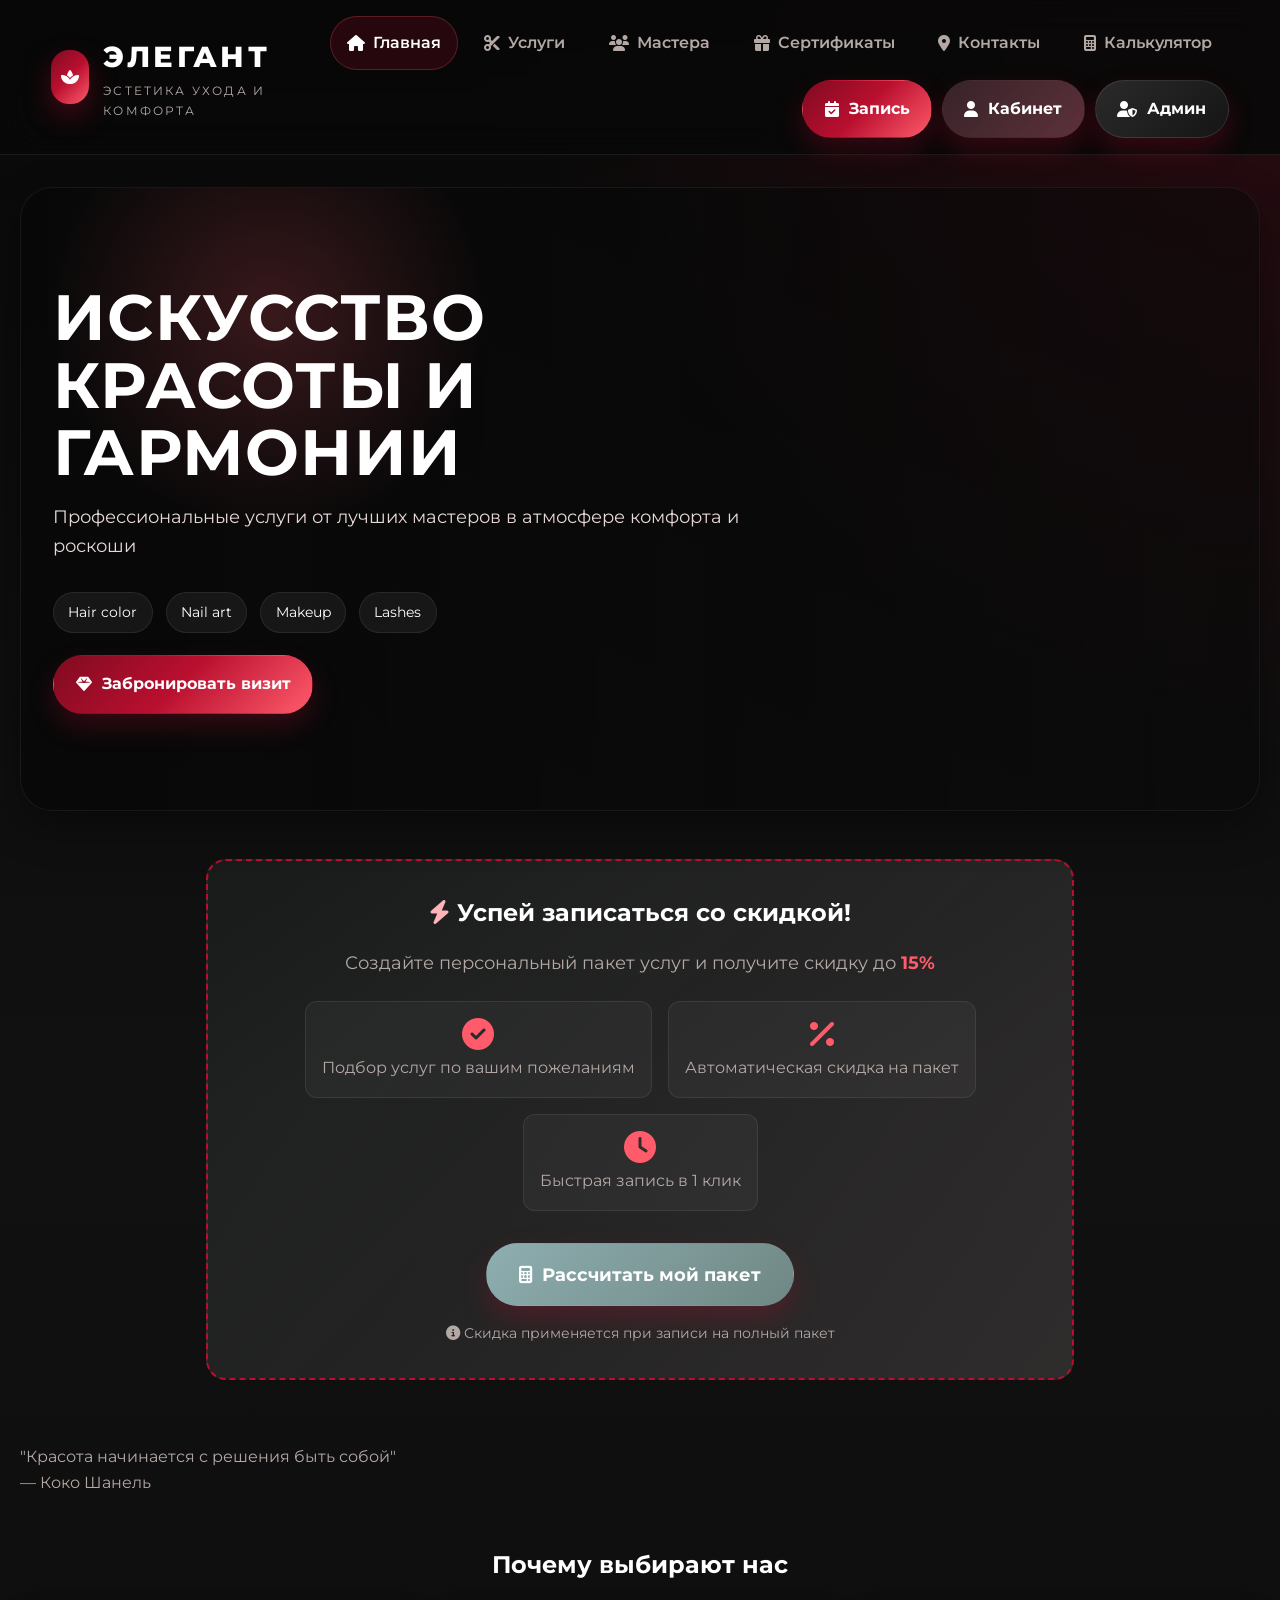
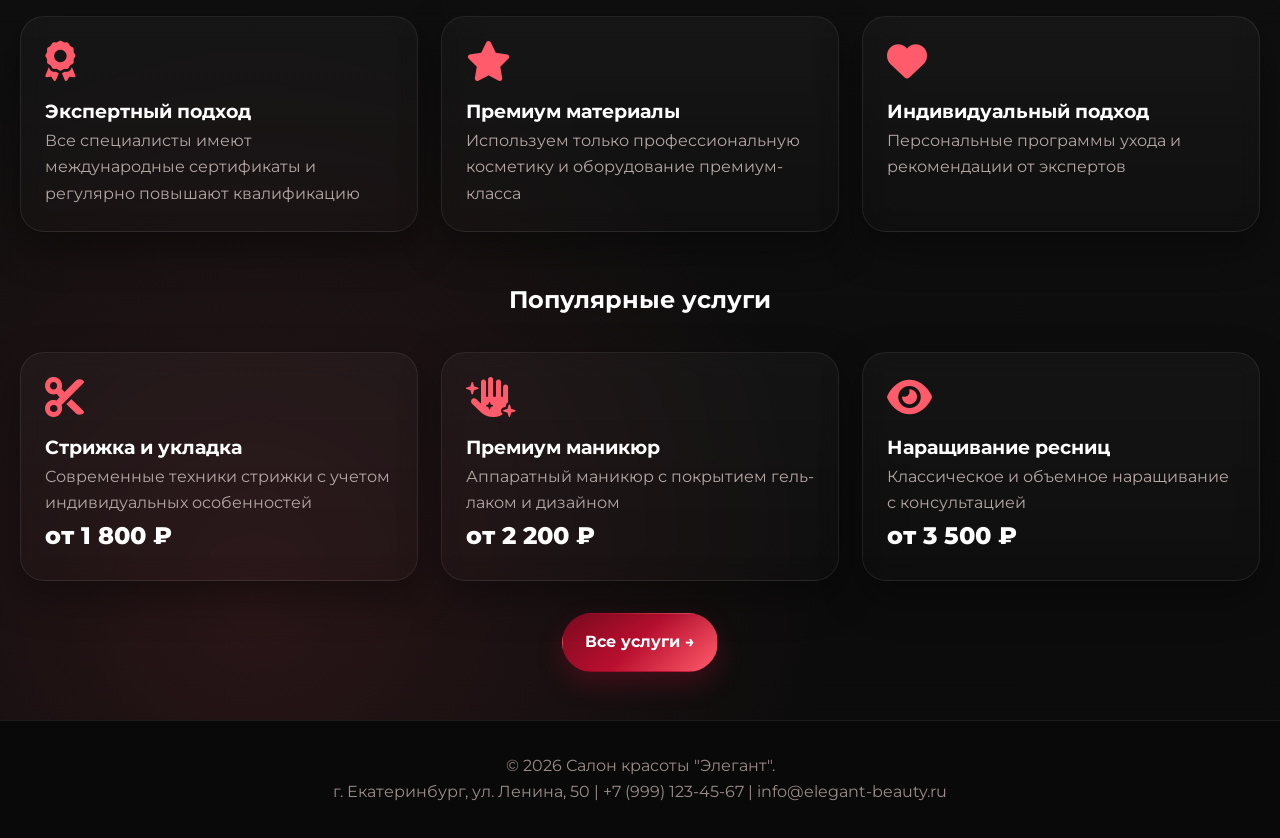
==== index.html @ b3c70305 "Rubtsova" ====
<!DOCTYPE html>
<html lang="ru">
<head>
    <meta charset="UTF-8">
    <meta name="viewport" content="width=device-width, initial-scale=1.0">
    <title>Салон красоты "Элегант" | Главная</title>
    <link rel="stylesheet" href="css/style.css">
    <link rel="stylesheet" href="https://cdnjs.cloudflare.com/ajax/libs/font-awesome/6.4.0/css/all.min.css">
    <link href="https://fonts.googleapis.com/css2?family=Montserrat:wght@300;400;500;600;700;800&display=swap" rel="stylesheet">
</head>
<body>
    <!-- Шапка -->
    <header>
        <div class="logo">
            <div class="logo-icon">
                <i class="fas fa-spa"></i>
            </div>
            <div class="logo-text">
                <h1 class="js-salon-name">ЭЛЕГАНТ</h1>
                <p>Эстетика ухода и комфорта</p>
            </div>
        </div>
        
        <nav>
            <ul>
                <li><a href="index.html" class="active"><i class="fas fa-home"></i> Главная</a></li>
                <li><a href="services.html"><i class="fas fa-scissors"></i> Услуги</a></li>
                <li><a href="masters.html"><i class="fas fa-users"></i> Мастера</a></li>
                <li><a href="certificates.html"><i class="fas fa-gift"></i> Сертификаты</a></li>
                <li><a href="contacts.html"><i class="fas fa-map-marker-alt"></i> Контакты</a></li>
                <li><a href="beauty-calculator.html"><i class="fas fa-calculator"></i> Калькулятор</a></li>
                <li><a href="book.html" class="btn"><i class="fas fa-calendar-check"></i> Запись</a></li>
                <li><a href="client-login.html" class="btn btn-client"><i class="fas fa-user"></i> Кабинет</a></li>
                <li><a href="admin-login.html" class="btn btn-admin"><i class="fas fa-user-shield"></i> Админ</a></li>
            </ul>
        </nav>
    </header>

    <!-- Основной контент -->
    <main>
        <!-- Герой секция -->
        <section class="hero">
            <h1>Искусство красоты и гармонии</h1>
            <p>Профессиональные услуги от лучших мастеров в атмосфере комфорта и роскоши</p>
            <div class="hero-bullets"><span>Hair color</span><span>Nail art</span><span>Makeup</span><span>Lashes</span></div>
            <a href="book.html" class="btn" style="margin-top:1.4rem;">
                <i class="fas fa-gem"></i> Забронировать визит
            </a>
        </section>
        
        <!-- Промо-блок калькулятора -->
        <section style="max-width: 900px; margin: 2rem auto; padding: 1rem;">
            <div style="background: linear-gradient(135deg, rgba(111,135,132,.10), rgba(214,195,198,.16)); 
                        border-radius: 20px; padding: 2rem; text-align: center; border: 2px dashed var(--primary);">
                <h2 style="color: #fff; margin-bottom: 1rem;">
                    <i class="fas fa-bolt" style="color: var(--accent);"></i> 
                    Успей записаться со скидкой!
                </h2>
                <p style="color: var(--text-muted); margin-bottom: 1.5rem; font-size: 1.1rem;">
                    Создайте персональный пакет услуг и получите скидку до <strong style="color: var(--secondary);">15%</strong>
                </p>
                
                <div style="display: flex; justify-content: center; gap: 1rem; flex-wrap: wrap;">
                    <div style="background: rgba(255,255,255,.04); border:1px solid rgba(255,255,255,.08); padding: 1rem; border-radius: 12px; min-width: 200px;">
                        <i class="fas fa-check-circle" style="color: var(--secondary); font-size: 2rem;"></i>
                        <p>Подбор услуг по вашим пожеланиям</p>
                    </div>
                    <div style="background: rgba(255,255,255,.04); border:1px solid rgba(255,255,255,.08); padding: 1rem; border-radius: 12px; min-width: 200px;">
                        <i class="fas fa-percentage" style="color: var(--secondary); font-size: 2rem;"></i>
                        <p>Автоматическая скидка на пакет</p>
                    </div>
                    <div style="background: rgba(255,255,255,.04); border:1px solid rgba(255,255,255,.08); padding: 1rem; border-radius: 12px; min-width: 200px;">
                        <i class="fas fa-clock" style="color: var(--secondary); font-size: 2rem;"></i>
                        <p>Быстрая запись в 1 клик</p>
                    </div>
                </div>
                
                <a href="beauty-calculator.html" class="btn" style="margin-top: 2rem; padding: 1rem 2rem; font-size: 1.1rem; 
                       background: linear-gradient(135deg, #8eaeb0, #6f8784); color: white; font-weight: bold;">
                    <i class="fas fa-calculator"></i> Рассчитать мой пакет
                </a>
                
                <p style="margin-top: 1rem; color: var(--gray); font-size: 0.9rem;">
                    <i class="fas fa-info-circle"></i> Скидка применяется при записи на полный пакет
                </p>
            </div>
        </section>

        <!-- Слайдер цитат -->
        <section class="quote-slider">
            <div class="quote-container">
                <p class="quote">"Красота начинается с решения быть собой"</p>
                <p class="author">— Коко Шанель</p>
            </div>
        </section>

        <!-- Преимущества -->
        <section class="features">
            <h2 style="text-align: center; margin: 2rem 0; color: var(--primary);">Почему выбирают нас</h2>
            <div class="features-grid">
                <div class="feature-card">
                    <i class="fas fa-award" style="font-size: 2.5rem; color: var(--accent); margin-bottom: 1rem;"></i>
                    <h3>Экспертный подход</h3>
                    <p>Все специалисты имеют международные сертификаты и регулярно повышают квалификацию</p>
                </div>
                <div class="feature-card">
                    <i class="fas fa-star" style="font-size: 2.5rem; color: var(--secondary); margin-bottom: 1rem;"></i>
                    <h3>Премиум материалы</h3>
                    <p>Используем только профессиональную косметику и оборудование премиум-класса</p>
                </div>
                <div class="feature-card">
                    <i class="fas fa-heart" style="font-size: 2.5rem; color: var(--primary); margin-bottom: 1rem;"></i>
                    <h3>Индивидуальный подход</h3>
                    <p>Персональные программы ухода и рекомендации от экспертов</p>
                </div>
            </div>
        </section>

        <!-- Популярные услуги -->
        <section class="popular-services">
            <h2 style="text-align: center; margin: 3rem 0 2rem; color: var(--primary);">Популярные услуги</h2>
            <div class="services-grid">
                <div class="service-card">
                    <i class="fas fa-cut" style="font-size: 2.5rem; color: var(--primary); margin-bottom: 1rem;"></i>
                    <h3>Стрижка и укладка</h3>
                    <p>Современные техники стрижки с учетом индивидуальных особенностей</p>
                    <div class="price">от 1 800 ₽</div>
                </div>
                <div class="service-card">
                    <i class="fas fa-hand-sparkles" style="font-size: 2.5rem; color: var(--primary); margin-bottom: 1rem;"></i>
                    <h3>Премиум маникюр</h3>
                    <p>Аппаратный маникюр с покрытием гель-лаком и дизайном</p>
                    <div class="price">от 2 200 ₽</div>
                </div>
                <div class="service-card">
                    <i class="fas fa-eye" style="font-size: 2.5rem; color: var(--primary); margin-bottom: 1rem;"></i>
                    <h3>Наращивание ресниц</h3>
                    <p>Классическое и объемное наращивание с консультацией</p>
                    <div class="price">от 3 500 ₽</div>
                </div>
            </div>
            <div style="text-align: center; margin-top: 2rem;">
                <a href="services.html" class="btn">Все услуги →</a>
            </div>
        </section>
    </main>

    <!-- Подвал -->
    <footer>
        <p>&copy; 2026 Салон красоты "<span class="js-salon-name">Элегант</span>".</p>
        <p><span class="js-salon-address">г. Екатеринбург, ул. Ленина, 50</span> | <span class="js-salon-phone">+7 (999) 123-45-67</span> | info@elegant-beauty.ru</p>
    </footer>

    <script src="js/api.js"></script>
    <script src="js/main.js"></script>
    <script src="js/utils.js"></script>
    <script>
        // Инициализация слайдера цитат
        initQuoteSlider();
        
        // Анимация при загрузке
        document.addEventListener('DOMContentLoaded', () => {
            document.querySelectorAll('.feature-card, .service-card').forEach((card, index) => {
                card.style.animationDelay = `${index * 0.1}s`;
                card.classList.add('animated');
            });
        });
    </script>
    <script src="js/validation.js"></script>
</body>
</html>
---- css/style.css ----
:root {
  --bg: #080808;
  --bg-soft: #111111;
  --surface: #161616;
  --surface-2: #1f1f1f;
  --panel: rgba(21,21,21,.92);
  --line: rgba(255,255,255,.08);
  --text: #f5f0ef;
  --text-muted: #b4a8a5;
  --primary: #b90f2f;
  --primary-dark: #7f0b20;
  --secondary: #ff5b6b;
  --accent: #ffb3b8;
  --gold: #c8b08a;
  --success: #2f9e6f;
  --danger: #cf3f4e;
  --shadow: 0 16px 40px rgba(0,0,0,.38);
  --radius: 24px;
  --gradient: linear-gradient(135deg, #7f0b20 0%, #b90f2f 48%, #ff5b6b 100%);
}
*{margin:0;padding:0;box-sizing:border-box;font-family:'Montserrat','Segoe UI',sans-serif}
html,body{min-height:100%}
body{background:radial-gradient(circle at top right, rgba(185,15,47,.18), transparent 28%),radial-gradient(circle at left 20% bottom 10%, rgba(255,91,107,.12), transparent 24%),linear-gradient(180deg, #090909 0%, #111111 45%, #0b0b0b 100%);color:var(--text);line-height:1.65;display:flex;flex-direction:column}
a{color:inherit} code{background:#0d0d0d;color:#ffd7db;padding:.2rem .45rem;border-radius:8px}
header{background:rgba(8,8,8,.9);border-bottom:1px solid var(--line);backdrop-filter:blur(18px);padding:1rem 4%;display:flex;justify-content:space-between;align-items:center;min-height:84px;position:sticky;top:0;z-index:1000}
.logo{display:flex;align-items:center;gap:14px}.logo-icon{width:54px;height:54px;border-radius:18px;display:flex;align-items:center;justify-content:center;background:var(--gradient);color:#fff;box-shadow:0 12px 28px rgba(185,15,47,.35)}
.logo-text h1{font-size:1.8rem;font-weight:800;letter-spacing:.12em;color:#fff}.logo-text p{font-size:.76rem;text-transform:uppercase;letter-spacing:.18em;color:var(--text-muted)}
nav ul{display:flex;align-items:center;gap:.6rem;list-style:none;flex-wrap:wrap;justify-content:flex-end}nav a{text-decoration:none;padding:.8rem 1rem;border-radius:999px;color:var(--text-muted);font-weight:600;display:flex;align-items:center;gap:8px;transition:all .25s ease;border:1px solid transparent}nav a:hover{color:#fff;background:rgba(255,255,255,.04);border-color:var(--line);transform:translateY(-1px)}nav a.active{color:#fff;background:rgba(185,15,47,.18);border-color:rgba(255,91,107,.25)}
.btn,button,.filter-btn{display:inline-flex;align-items:center;justify-content:center;gap:10px;padding:.95rem 1.35rem;border-radius:999px;border:1px solid transparent;cursor:pointer;text-decoration:none;color:#fff;background:var(--gradient);box-shadow:0 12px 26px rgba(185,15,47,.25);font-weight:700;transition:all .25s ease}.btn:hover,button:hover,.filter-btn:hover{transform:translateY(-2px);box-shadow:0 18px 32px rgba(185,15,47,.32)}.btn-client{background:linear-gradient(135deg,#372328,#5d313b)}.btn-admin{background:linear-gradient(135deg,#2a2a2a,#151515);border-color:rgba(255,255,255,.1)}
main{flex:1;max-width:1280px;margin:0 auto;padding:2rem 1.25rem 3rem;width:100%}
.hero{position:relative;overflow:hidden;border-radius:32px;padding:6rem 2rem;text-align:left;box-shadow:var(--shadow);border:1px solid rgba(255,255,255,.06);background:linear-gradient(90deg, rgba(8,8,8,.92) 0%, rgba(8,8,8,.72) 45%, rgba(8,8,8,.5) 100%), url('images/hero-bg.jpg') center/cover no-repeat}.hero::before{content:'';position:absolute;inset:0;background:radial-gradient(circle at 20% 20%, rgba(255,91,107,.20), transparent 20%)}.hero > *{position:relative;z-index:1;max-width:720px}.hero h1{font-size:clamp(2.8rem,5vw,5rem);line-height:1.05;margin-bottom:1rem;color:#fff;text-transform:uppercase;letter-spacing:.02em}.hero p{font-size:1.1rem;color:#e6d8d6;margin-bottom:2rem}
.hero-bullets{display:flex;gap:.8rem;flex-wrap:wrap;margin-top:1rem}.hero-bullets span{padding:.5rem .9rem;border-radius:999px;background:rgba(255,255,255,.06);border:1px solid var(--line);color:#fff;font-size:.86rem}
.quote-slider,.features,.popular-services,.testimonials,.stats{margin-top:3rem}
.services-grid,.masters-grid,.features-grid,.stats-grid{display:grid;grid-template-columns:repeat(auto-fit,minmax(260px,1fr));gap:1.4rem;margin:1.6rem 0}
.service-card,.master-card,.feature-card,.stat-card,.form-container,.contact-card,.info-card,.time-slots-container,.login-box,.option-card,table{background:linear-gradient(180deg, rgba(255,255,255,.03), rgba(255,255,255,.01));border:1px solid var(--line);border-radius:var(--radius);padding:1.5rem;box-shadow:var(--shadow);backdrop-filter:blur(10px)}
.service-card:hover,.master-card:hover,.feature-card:hover,.stat-card:hover,.option-card:hover{transform:translateY(-6px);border-color:rgba(255,91,107,.25)}.service-card,.master-card,.feature-card,.stat-card,.option-card{transition:all .25s ease}
h1,h2,h3,.section-title,.category-title{color:#fff} p,.master-bio,.master-experience,.duration,.author,.category-subtitle, label, th, td, .booking-item, .notification-item, .master-services{color:var(--text-muted)} .price,.stat-value,.total-price{color:#fff}.price{font-size:1.5rem;font-weight:800}.duration{margin-top:.45rem}
section > h2[style], main > h1[style]{color:#fff !important}main p[style]{color:var(--text-muted) !important}
.feature-card i,.service-card i,.stat-card i{color:var(--secondary) !important}
.form-control,input,select,textarea{width:100%;background:#0f0f0f !important;color:#fff;border:1px solid rgba(255,255,255,.08);border-radius:16px;padding:.95rem 1rem}input::placeholder,textarea::placeholder{color:#857876}input:focus,select:focus,textarea:focus{outline:none;border-color:rgba(255,91,107,.35);box-shadow:0 0 0 4px rgba(185,15,47,.14)}
footer{background:#090909;border-top:1px solid var(--line);padding:2rem 1rem;text-align:center;color:#9a8d8a}footer p{color:#9a8d8a}
.category-section{margin:2rem 0 2.6rem}.category-title{font-size:1.4rem;margin-bottom:1.1rem;text-transform:uppercase;letter-spacing:.06em}
.master-card{text-align:left;position:relative;overflow:hidden}.master-card::after{content:'';position:absolute;inset:auto -20px -50px auto;width:140px;height:140px;border-radius:50%;background:radial-gradient(circle, rgba(255,91,107,.18), transparent 65%)}.master-photo{width:100%;height:320px;border-radius:22px;overflow:hidden;border:1px solid rgba(255,255,255,.06);margin-bottom:1rem;background:#111}.master-photo img{width:100%;height:100%;object-fit:cover}.master-specialization{display:inline-flex;align-items:center;gap:8px;background:rgba(185,15,47,.14);color:#ffd9dd;padding:.45rem .95rem;border-radius:999px;font-size:.82rem;font-weight:700;margin:.4rem 0 .7rem}.master-experience{font-size:.92rem;margin-bottom:.8rem}.master-services{margin-top:1rem;padding-top:1rem;border-top:1px solid var(--line)}.service-tag{display:inline-block;background:rgba(255,255,255,.05);color:#fff;padding:.35rem .7rem;border-radius:999px;font-size:.76rem;margin:.2rem .2rem .2rem 0}
.portfolio-grid{display:grid;grid-template-columns:repeat(2,1fr);gap:.8rem;margin-top:1rem}.portfolio-item{position:relative;overflow:hidden;border-radius:18px;border:1px solid rgba(255,255,255,.06);aspect-ratio:1/1;background:#111}.portfolio-item img{width:100%;height:100%;object-fit:cover;display:block;transition:transform .35s ease}.portfolio-item:hover img{transform:scale(1.06)}.portfolio-label{position:absolute;left:10px;bottom:10px;background:rgba(8,8,8,.76);color:#fff;padding:.3rem .55rem;border-radius:999px;font-size:.72rem}.no-masters{text-align:center;padding:3rem 1rem;grid-column:1/-1}
.admin-layout{display:flex;gap:1.2rem;align-items:flex-start}.admin-sidebar{width:280px;background:#0d0d0d;border:1px solid var(--line);border-radius:24px;padding:1.2rem;position:sticky;top:100px}.admin-menu{list-style:none;display:flex;flex-direction:column;gap:.5rem}.admin-menu a{display:flex;padding:.85rem 1rem;text-decoration:none;border-radius:16px;color:var(--text-muted)}.admin-menu a:hover,.admin-menu a.active{background:rgba(185,15,47,.16);color:#fff}.admin-content{flex:1}.panel-banner{background:linear-gradient(135deg, rgba(185,15,47,.18), rgba(255,91,107,.08));border:1px solid rgba(255,91,107,.15);border-radius:28px;padding:1.6rem}.stat-card{position:relative;overflow:hidden}.stat-value{font-size:2.2rem;font-weight:800}
table{width:100%;border-collapse:collapse;overflow:hidden}th,td{padding:1rem;border-bottom:1px solid var(--line);text-align:left;background:transparent}th{color:#fff;background:rgba(255,255,255,.02)}.status,.booking-status{display:inline-block;padding:.35rem .8rem;border-radius:999px;font-size:.78rem;font-weight:700}.status-new{background:rgba(255,179,184,.15);color:#ffdadd}.status-confirmed{background:rgba(47,158,111,.14);color:#abf0ce}.status-cancelled{background:rgba(255,255,255,.08);color:#d0c2c0}
.login-wrapper{max-width:760px;margin:0 auto;padding:2rem 0}.login-box{text-align:center}.tabs{display:flex;gap:.6rem;border-bottom:1px solid var(--line);padding-bottom:.8rem;margin-bottom:1.5rem;overflow-x:auto}.tab{padding:.85rem 1.1rem;border:none;background:transparent;color:var(--text-muted);cursor:pointer;position:relative;font-weight:700}.tab.active{color:#fff}.tab.active::after{content:'';position:absolute;left:0;right:0;bottom:-10px;height:3px;background:var(--gradient);border-radius:999px}.booking-item,.notification-item{background:rgba(255,255,255,.03);border:1px solid var(--line);border-left:4px solid var(--primary);border-radius:18px;padding:1.2rem}.client-info{display:flex;justify-content:space-between;gap:1rem;align-items:center;background:linear-gradient(135deg,#240b11,#45101a);border:1px solid rgba(255,91,107,.14);padding:1rem 1.3rem;border-radius:22px;margin-bottom:1.6rem;color:#fff}.logout-btn{background:rgba(255,255,255,.08);border:1px solid rgba(255,255,255,.12);color:#fff;padding:.6rem 1rem;border-radius:999px}
.time-slot{background:#0f0f0f !important;border:1px solid rgba(255,255,255,.08) !important;color:#fff !important}.time-slot.selected{background:var(--gradient) !important;border-color:transparent !important}.time-slot.disabled{background:#151515 !important;color:#6f6765 !important}.option-card.selected{background:linear-gradient(180deg, rgba(185,15,47,.16), rgba(255,255,255,.03));border-color:rgba(255,91,107,.25)}.result-card{background:linear-gradient(135deg,#25090f,#55101b 70%, #8f1127);color:#fff;border:1px solid rgba(255,91,107,.15)}.savings-badge{background:#ffd0d4;color:#6f0d20}.filter-btn{background:rgba(255,255,255,.04);color:#fff;border:1px solid var(--line)}.filter-btn.active{background:var(--gradient);border-color:transparent}
@media (max-width: 980px){header{flex-direction:column;align-items:flex-start} nav ul{justify-content:flex-start}.admin-layout{flex-direction:column}.admin-sidebar{width:100%;position:static}}
@media (max-width: 768px){main{padding:1rem}.hero{padding:4.2rem 1.2rem}.master-photo{height:260px}.services-grid,.masters-grid,.features-grid,.stats-grid,.portfolio-grid{grid-template-columns:1fr}}

/* ===== FIX: личный кабинет клиента ===== */
#clientContent .tabs{
  display:grid !important;
  grid-template-columns:repeat(3,minmax(160px,1fr));
  gap:12px !important;
  border-bottom:0 !important;
  padding:0 !important;
  margin:0 0 22px 0 !important;
  overflow:visible !important;
}
#clientContent .tab{
  width:100%;
  min-height:58px;
  border-radius:18px !important;
  border:1px solid rgba(255,255,255,.12) !important;
  background:linear-gradient(135deg,rgba(255,255,255,.08),rgba(255,255,255,.03)) !important;
  color:#f5eeee !important;
  box-shadow:0 14px 30px rgba(0,0,0,.25) !important;
  display:flex !important;
  align-items:center !important;
  justify-content:center !important;
  gap:10px !important;
  position:relative;
}
#clientContent .tab.active{
  background:linear-gradient(135deg,#b90f2f,#ef405b) !important;
  color:#fff !important;
  border-color:rgba(255,255,255,.18) !important;
}
#clientContent .tab.active::after{display:none !important;}
#clientContent .tab-content{
  display:none;
  background:linear-gradient(180deg,rgba(255,255,255,.06),rgba(255,255,255,.025));
  border:1px solid rgba(255,255,255,.10);
  border-radius:26px;
  padding:24px;
  box-shadow:0 24px 60px rgba(0,0,0,.35);
}
#clientContent .tab-content.active{display:block;}
#clientContent .booking-item,
#clientContent .notification-item{
  background:rgba(255,255,255,.055) !important;
  color:#f7f1ef !important;
  border:1px solid rgba(255,255,255,.10) !important;
  border-left:4px solid #d7193f !important;
  margin-bottom:14px;
}
#clientContent .booking-item h4,
#clientContent .booking-item p,
#clientContent .notification-item p,
#clientContent .tab-content h2{
  color:#fff !important;
}
#clientContent .booking-item span,
#clientContent .booking-item div{color:#f3e7e5;}
.report-note{
  padding:14px 18px;
  margin-bottom:16px;
  border-radius:16px;
  background:rgba(185,15,47,.10);
  border:1px solid rgba(185,15,47,.18);
  color:#2c1b1e;
  font-weight:600;
}
@media (max-width:780px){#clientContent .tabs{grid-template-columns:1fr !important;}}


/* ===== FIX V5: админка — читаемые отчёты и сообщения ===== */
.admin-content{
  background:#f5f3f3 !important;
  color:#141414 !important;
}
.admin-section h2,
.admin-section h3,
.admin-section p,
.admin-section span,
.admin-section div,
.admin-section td,
.admin-section th{
  color:#141414;
}
.admin-section .stat-card{
  background:#ffffff !important;
  color:#141414 !important;
  border:1px solid #e2d9d9 !important;
  box-shadow:0 16px 36px rgba(0,0,0,.16) !important;
}
.admin-section .stat-card p{
  color:#5e5555 !important;
  font-weight:600;
}
.admin-section .stat-value{
  color:#b90f2f !important;
  font-size:2rem;
  font-weight:900;
}
.admin-table-wrap{
  background:#ffffff;
  border:1px solid #e2d9d9;
  border-radius:24px;
  box-shadow:0 18px 38px rgba(0,0,0,.16);
  overflow:hidden;
  margin-top:1.2rem;
}
.admin-table{
  width:100%;
  border-collapse:collapse;
  background:#fff !important;
  color:#141414 !important;
  box-shadow:none !important;
  border-radius:0 !important;
}
.admin-table th{
  background:#1a1113 !important;
  color:#ffffff !important;
  font-weight:800;
  text-transform:uppercase;
  letter-spacing:.04em;
  font-size:.82rem;
  padding:1rem 1.15rem;
  border-bottom:0;
}
.admin-table td{
  color:#21191b !important;
  padding:1rem 1.15rem;
  border-bottom:1px solid #eee5e5 !important;
  vertical-align:middle;
  font-weight:600;
}
.admin-table tr:last-child td{border-bottom:none !important;}
.admin-table tr:nth-child(even) td{background:#faf7f7;}
.admin-table small,
.admin-table .muted{
  color:#6f6666 !important;
  font-weight:500;
}
.message-text{
  max-width:420px;
  white-space:normal;
  line-height:1.45;
}
.report-note{
  background:#fff4f5;
  border:1px solid #f0c5cb;
  color:#5a2028 !important;
  padding:1rem 1.2rem;
  border-radius:18px;
  margin:1rem 0 1.4rem;
  font-weight:700;
}
.report-positive{color:#0f7a49 !important;font-weight:900;}
.report-neutral{color:#b90f2f !important;font-weight:900;}
.empty-state{
  background:#ffffff;
  border:1px solid #e2d9d9;
  border-radius:22px;
  box-shadow:0 14px 30px rgba(0,0,0,.12);
  padding:2rem;
  text-align:center;
  color:#4c4343 !important;
  font-weight:700;
}
@media (max-width:900px){
  .admin-table-wrap{overflow-x:auto;}
  .admin-table{min-width:760px;}
}


/* ===== ДОРАБОТКА: чат, портфолио, переносы ===== */
.feedback-chat-wrap{display:none;margin-top:2rem;background:rgba(255,255,255,.06);border:1px solid rgba(255,255,255,.12);border-radius:var(--radius);padding:1.25rem}.feedback-chat-wrap h3{color:#fff;margin-bottom:.4rem}.chat-hint{color:var(--text-muted);font-size:.95rem}.feedback-chat-box,.admin-chat-messages{height:320px;overflow-y:auto;background:#fff;border-radius:14px;padding:1rem;margin:1rem 0;border:1px solid #dfe5e0}.feedback-chat-send,.admin-chat-send{display:flex;gap:.75rem}.feedback-chat-send input,.admin-chat-send input{flex:1}.chat-message{max-width:78%;margin:.5rem 0;padding:.75rem .9rem;border-radius:14px;color:#2f3b3d}.chat-message.client{background:#f2efee;margin-right:auto}.chat-message.admin{background:#dff0e7;margin-left:auto}.chat-message-meta{font-size:.78rem;color:#667171;margin-bottom:.25rem}.chat-message-text{white-space:pre-wrap}.chat-empty{text-align:center;color:#667171;padding:2rem}.admin-chat-layout{display:grid;grid-template-columns:320px 1fr;gap:1rem}.admin-chat-list{background:#fff;border-radius:var(--radius);box-shadow:var(--shadow);padding:.75rem;max-height:540px;overflow-y:auto}.admin-chat-thread{width:100%;text-align:left;background:#fff;border:1px solid #dfe5e0;border-radius:12px;padding:.8rem;margin-bottom:.6rem;cursor:pointer;display:block}.admin-chat-thread:hover{background:#f8f3f4}.admin-chat-thread span{display:flex;justify-content:space-between;gap:.5rem}.admin-chat-thread small{display:block;color:#667171;margin:.2rem 0}.admin-chat-thread em{display:block;color:#2f3b3d;font-style:normal;white-space:nowrap;overflow:hidden;text-overflow:ellipsis}.chat-badge{background:#8b1e2d;color:#fff;border-radius:999px;padding:.1rem .45rem;font-size:.75rem}.admin-chat-window{background:#fff;border-radius:var(--radius);box-shadow:var(--shadow);padding:1rem;min-height:540px}.admin-chat-head{padding:.5rem 0 1rem;border-bottom:1px solid #dfe5e0;color:#2f3b3d}.portfolio-modal{display:none;position:fixed;inset:0;background:rgba(0,0,0,.7);z-index:10000;align-items:center;justify-content:center;padding:1rem}.portfolio-modal.active{display:flex}.portfolio-modal-content{background:#fff;color:#2f3b3d;border-radius:18px;max-width:980px;width:95%;max-height:90vh;overflow:auto;padding:1.5rem;position:relative}.portfolio-modal-close{position:absolute;right:1rem;top:.7rem;border:none;background:transparent;font-size:2rem;cursor:pointer}.portfolio-modal-grid{display:grid;grid-template-columns:repeat(auto-fit,minmax(220px,1fr));gap:1rem;margin-top:1rem}.portfolio-modal-item{border-radius:14px;overflow:hidden;background:#f7f3f4;border:1px solid #e6dfe1}.portfolio-modal-item img{width:100%;height:230px;object-fit:cover;display:block}.portfolio-modal-caption{padding:.9rem}.portfolio-modal-caption span{display:block;color:#667171;font-size:.9rem;margin-top:.25rem}.admin-table-wrap{overflow-x:auto}.admin-table{min-width:720px}.empty-state{background:#fff;border-radius:var(--radius);box-shadow:var(--shadow);padding:2rem;text-align:center;color:#667171}@media(max-width:800px){.admin-chat-layout{grid-template-columns:1fr}.feedback-chat-send,.admin-chat-send{flex-direction:column}.chat-message{max-width:95%}}


/* ===== ДОРАБОТКА: авторизованный чат и подарочные сертификаты ===== */
.soft-fade-in { animation: softFadeIn .45s ease both; }
@keyframes softFadeIn { from { opacity:0; transform: translateY(14px); } to { opacity:1; transform: translateY(0); } }
@keyframes floatCert { 0%,100% { transform: translateY(0); } 50% { transform: translateY(-10px); } }

.auth-chat-notice,
.client-chat-panel,
.certificate-info-card,
.certificate-form-card {
  border: 1px solid rgba(255,255,255,.12);
  background: rgba(255,255,255,.06);
  border-radius: 18px;
  box-shadow: 0 16px 35px rgba(0,0,0,.16);
}
.auth-chat-notice { display:flex; gap:1rem; align-items:flex-start; padding:1rem 1.2rem; margin-bottom:1.4rem; color:#fff; }
.auth-chat-notice p { margin:.35rem 0 0; color:var(--text-muted); }
.auth-chat-icon { width:48px; height:48px; border-radius:14px; background:var(--gradient); display:flex; align-items:center; justify-content:center; flex:0 0 auto; }

.client-chat-panel { padding:1rem; }
.client-chat-note { display:flex; align-items:center; gap:.7rem; color:#f6eef2; background:rgba(122,151,168,.16); padding:.85rem 1rem; border-radius:14px; margin-bottom:1rem; }
.client-chat-messages, .feedback-chat-box, .admin-chat-messages { min-height:280px; max-height:420px; overflow:auto; padding:1rem; background:rgba(255,255,255,.08); border-radius:16px; }
.client-chat-send, .feedback-chat-send, .admin-chat-send { display:flex; gap:.75rem; margin-top:.9rem; }
.client-chat-send input, .feedback-chat-send input, .admin-chat-send input { flex:1; }
.chat-message { max-width:76%; padding:.75rem .9rem; border-radius:16px; margin:.55rem 0; background:#fff; color:#2f3b3d; box-shadow:0 8px 20px rgba(0,0,0,.08); }
.chat-message.client { margin-left:auto; background:#f3e7ec; }
.chat-message.admin { margin-right:auto; background:#e9f2ef; }
.chat-message-meta { font-size:.78rem; opacity:.75; margin-bottom:.28rem; }
.chat-empty { width:100%; text-align:center; color:#667171; padding:2rem; }

.certificate-hero { max-width:1180px; margin:2rem auto; padding:2rem; display:grid; grid-template-columns:1fr 430px; gap:2rem; align-items:center; }
.certificate-hero h1 { color:var(--primary); font-size:clamp(2rem,4vw,4rem); line-height:1.05; margin:.7rem 0; }
.certificate-hero p { color:var(--gray); font-size:1.1rem; }
.certificate-badge { display:inline-flex; align-items:center; gap:.45rem; padding:.45rem .8rem; border-radius:999px; background:rgba(138,43,226,.12); color:#fff; border:1px solid rgba(255,255,255,.16); }
.floating-card { animation: floatCert 4s ease-in-out infinite; }
.certificate-preview { background:linear-gradient(135deg,#fff7f8,#ead8df); color:#2f2430; border-radius:28px; padding:1.6rem; min-height:310px; box-shadow:0 28px 60px rgba(0,0,0,.28); border:3px dashed rgba(138,43,226,.36); text-align:center; }
.cert-top { color:#7d6570; text-transform:uppercase; letter-spacing:.12em; font-weight:700; font-size:.8rem; }
.certificate-preview h2 { margin:1rem 0; color:#2f2430; font-family:Georgia,serif; }
.cert-amount { font-size:3rem; font-weight:900; color:var(--primary); margin:.5rem 0; }
.cert-row { margin:.35rem 0; }
.cert-code { margin-top:1rem; display:inline-block; padding:.55rem .85rem; border-radius:12px; background:#fff; color:#7c3150; font-weight:800; }
.certificate-layout { max-width:1180px; margin:2rem auto; display:grid; grid-template-columns:1.1fr .9fr; gap:2rem; align-items:start; }
.certificate-form-card { margin:0; max-width:none; }
.certificate-submit { width:100%; padding:1rem; }
.certificate-info-card { color:#fff; padding:2rem; }
.certificate-info-card li { margin:.75rem 0; color:var(--text-muted); }
.cert-result { margin-top:1rem; padding:1rem; border-radius:14px; }
.cert-success { background:rgba(45,106,79,.18); color:#dfffee; border:1px solid rgba(45,106,79,.35); }
.cert-error { background:rgba(139,30,45,.18); color:#ffd7dd; border:1px solid rgba(139,30,45,.35); }
.cert-loading { background:rgba(122,151,168,.16); color:#fff; }

@media (max-width: 900px) {
  .certificate-hero, .certificate-layout { grid-template-columns:1fr; margin-left:1rem; margin-right:1rem; }
  .client-chat-send, .admin-chat-send { flex-direction:column; }
}


/* ===== ДОРАБОТКА 2026-06-06: мастера, портфолио в админке, демо-оплата, валидация ===== */
.admin-table-wrap { width: 100%; overflow-x: auto; }
.admin-table img { box-shadow: 0 6px 18px rgba(0,0,0,.18); }
.portfolio-admin-modal { max-width: 900px !important; }
.portfolio-admin-list { display: grid; gap: .9rem; margin-bottom: 1.5rem; }
.portfolio-admin-item { display: grid; grid-template-columns: 92px 1fr auto; gap: .9rem; align-items: center; padding: .85rem; border: 1px solid rgba(255,255,255,.12); border-radius: 14px; background: rgba(255,255,255,.04); }
.portfolio-admin-item img { width: 92px; height: 72px; object-fit: cover; border-radius: 12px; }
.portfolio-admin-item p { margin: .25rem 0; color: var(--gray); }
.portfolio-upload-form { padding: 1rem; border-radius: 16px; background: linear-gradient(135deg, rgba(138,43,226,.08), rgba(255,64,129,.08)); border: 1px solid rgba(255,255,255,.12); }
.portfolio-upload-form h4 { margin: 0 0 1rem; color: var(--text-light); }
.demo-payment-block { margin: 1.2rem 0; padding: 1.1rem; border: 1px solid rgba(255,255,255,.14); border-radius: 18px; background: linear-gradient(135deg, rgba(138,43,226,.10), rgba(255,64,129,.08)); animation: softPulse 4s ease-in-out infinite; }
.demo-payment-block h3 { margin: 0 0 .5rem; color: var(--text-light); }
.demo-payment-block p { color: var(--gray); margin: 0 0 1rem; font-size: .92rem; }
.payment-row { display: grid; grid-template-columns: 1fr 1fr; gap: 1rem; }
input:invalid, textarea:invalid, select:invalid { border-color: rgba(255,64,129,.55); }
input:valid, textarea:valid, select:valid { border-color: rgba(122,155,141,.45); }
@keyframes softPulse { 0%,100% { box-shadow: 0 0 0 rgba(255,64,129,0); transform: translateY(0); } 50% { box-shadow: 0 12px 35px rgba(255,64,129,.12); transform: translateY(-2px); } }
@media (max-width: 700px) { .portfolio-admin-item { grid-template-columns: 72px 1fr; } .portfolio-admin-item button { grid-column: 1 / -1; width: 100%; } .payment-row { grid-template-columns: 1fr; } }
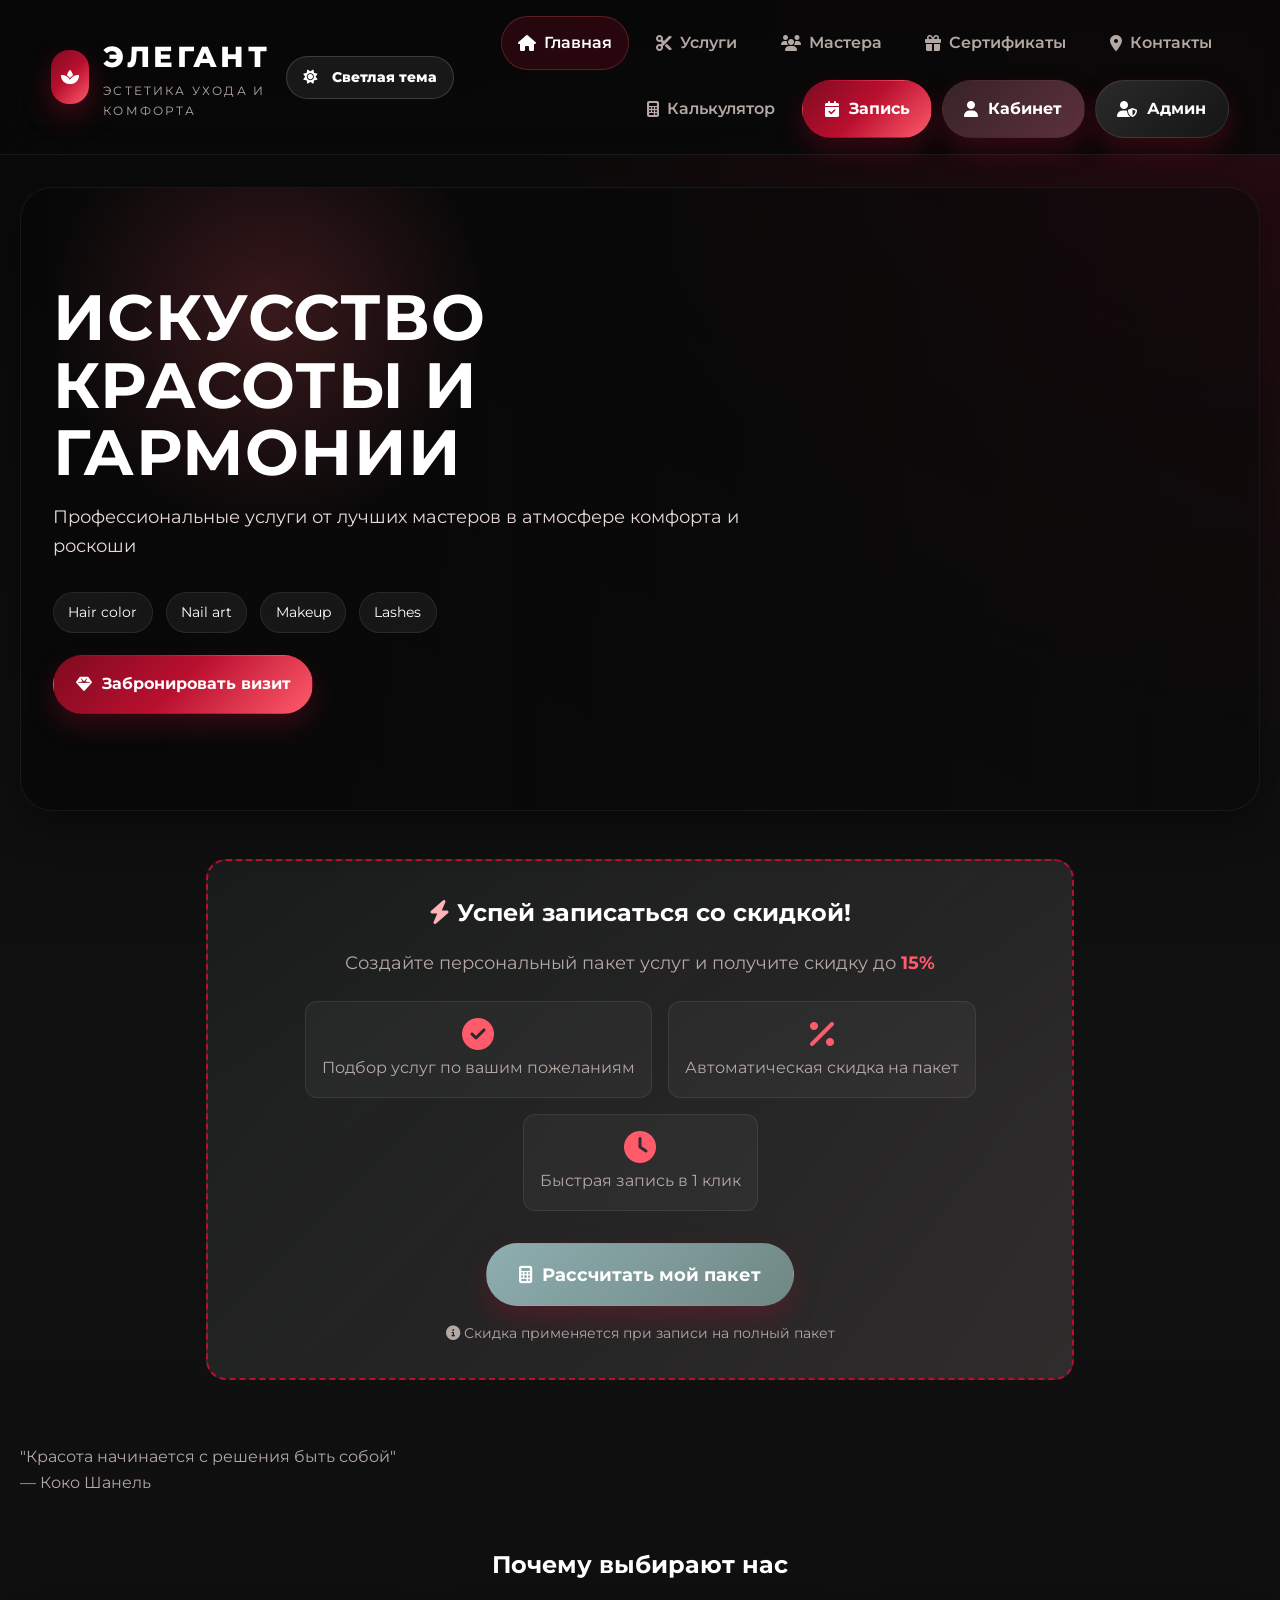
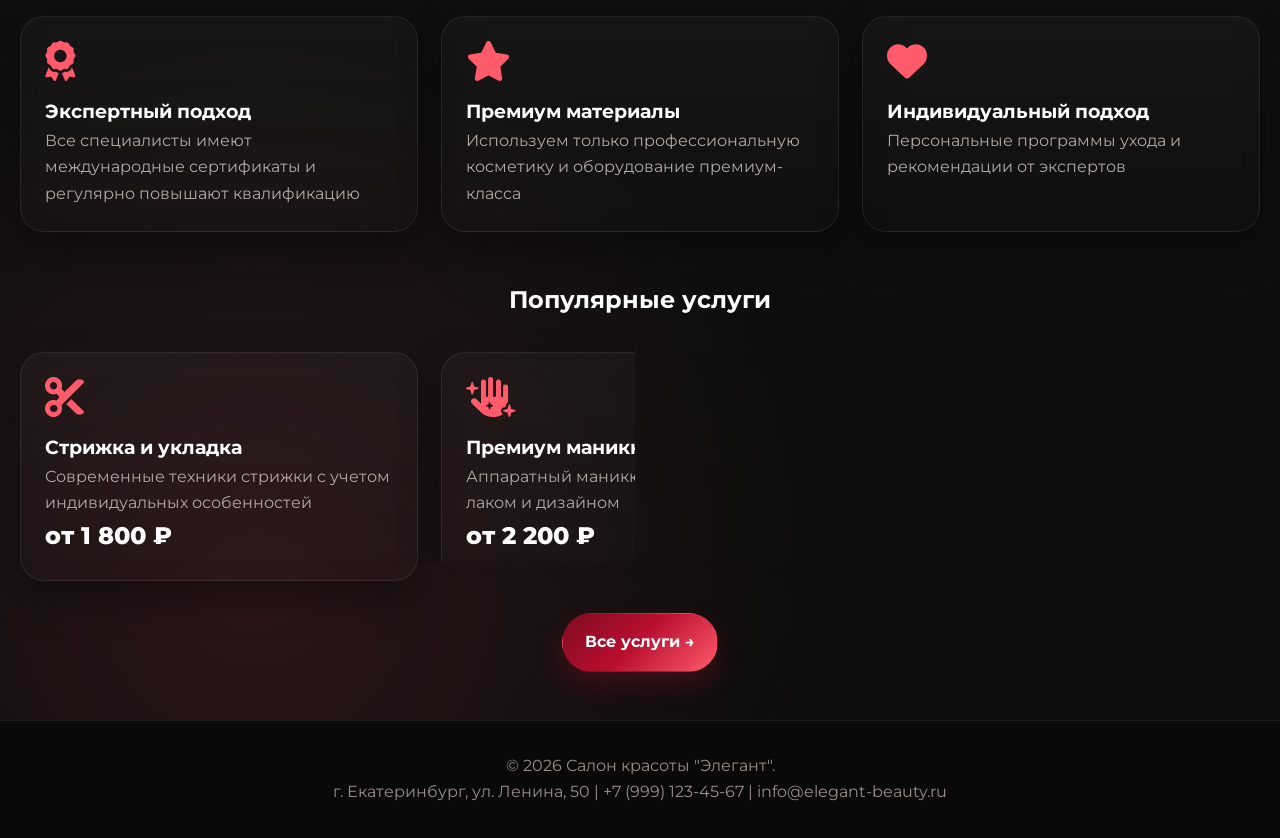
==== commit a99b0c93: "obnovlenie" ====
--- a/index.html
+++ b/index.html
@@ -7,6 +7,7 @@
     <link rel="stylesheet" href="css/style.css">
     <link rel="stylesheet" href="https://cdnjs.cloudflare.com/ajax/libs/font-awesome/6.4.0/css/all.min.css">
     <link href="https://fonts.googleapis.com/css2?family=Montserrat:wght@300;400;500;600;700;800&display=swap" rel="stylesheet">
+    <link rel="stylesheet" href="css/theme.css">
 </head>
 <body>
     <!-- Шапка -->
@@ -167,5 +168,7 @@
         });
     </script>
     <script src="js/validation.js"></script>
+    <script src="js/theme.js"></script>
+    <script src="js/transfer-alert.js?v=20260621-1"></script>
 </body>
 </html>
--- a/css/style.css
+++ b/css/style.css
@@ -296,3 +296,63 @@
 input:valid, textarea:valid, select:valid { border-color: rgba(122,155,141,.45); }
 @keyframes softPulse { 0%,100% { box-shadow: 0 0 0 rgba(255,64,129,0); transform: translateY(0); } 50% { box-shadow: 0 12px 35px rgba(255,64,129,.12); transform: translateY(-2px); } }
 @media (max-width: 700px) { .portfolio-admin-item { grid-template-columns: 72px 1fr; } .portfolio-admin-item button { grid-column: 1 / -1; width: 100%; } .payment-row { grid-template-columns: 1fr; } }
+
+/* FIX 2026-06-08: админ-чат и перенос записи */
+.admin-chat-thread-wrap {
+    display: grid;
+    grid-template-columns: 1fr auto;
+    gap: .4rem;
+    align-items: stretch;
+    margin-bottom: .5rem;
+}
+.admin-chat-thread-wrap.unanswered .admin-chat-thread {
+    border-left: 4px solid #d8793f;
+}
+.admin-chat-thread-wrap.answered .admin-chat-thread {
+    border-left: 4px solid #7a9b8d;
+}
+.chat-status {
+    display: inline-block;
+    margin-top: .35rem;
+    padding: .2rem .55rem;
+    border-radius: 999px;
+    font-size: .75rem;
+    font-style: normal;
+}
+.chat-status.answered {
+    background: #e8f5e9;
+    color: #2e7d32;
+}
+.chat-status.unanswered {
+    background: #fff3e0;
+    color: #ef6c00;
+}
+.chat-delete-thread,
+.chat-delete-message {
+    border: none;
+    border-radius: 8px;
+    background: #9a6a6a;
+    color: #fff;
+    cursor: pointer;
+    min-width: 34px;
+    padding: .45rem .6rem;
+}
+.chat-delete-thread:hover,
+.chat-delete-message:hover {
+    filter: brightness(.95);
+    transform: translateY(-1px);
+}
+.chat-message-meta {
+    display: flex;
+    align-items: center;
+    justify-content: space-between;
+    gap: .5rem;
+}
+.chat-delete-message {
+    padding: .25rem .45rem;
+    min-width: 26px;
+    font-size: .75rem;
+}
+#transferSlotsInfo {
+    color: #2f3033;
+}
--- a/css/theme.css
+++ b/css/theme.css
@@ -0,0 +1,312 @@
+:root{color-scheme:dark}
+
+/* Переключатель темы находится в шапке и не перекрывает контент */
+.theme-toggle{
+  position:static!important;
+  flex:0 0 auto;
+  min-width:auto;
+  padding:.72rem 1rem!important;
+  margin-left:auto;
+  margin-right:.65rem;
+  border-radius:999px!important;
+  border:1px solid rgba(255,255,255,.16)!important;
+  background:rgba(255,255,255,.07)!important;
+  color:#fff!important;
+  box-shadow:none!important;
+  font-size:.88rem;
+  font-weight:800;
+  white-space:nowrap;
+}
+.theme-toggle:hover{transform:translateY(-1px)!important;background:rgba(255,255,255,.12)!important}
+.theme-toggle span{margin-left:.28rem}
+
+/* ===== Полная светлая розово-белая тема ===== */
+html[data-theme="light"]{
+  color-scheme:light;
+  --bg:#fff8fa;
+  --bg-soft:#fff0f4;
+  --surface:#ffffff;
+  --surface-2:#fff4f7;
+  --panel:rgba(255,255,255,.96);
+  --line:#f1cbd5;
+  --text:#4b2630;
+  --text-muted:#785961;
+  --primary:#d94f76;
+  --primary-dark:#ad3155;
+  --secondary:#f17b9d;
+  --accent:#ffc7d6;
+  --gold:#c38a9b;
+  --success:#278b63;
+  --danger:#c83d5d;
+  --shadow:0 16px 38px rgba(156,63,92,.12);
+  --gradient:linear-gradient(135deg,#c93f68 0%,#e8668b 52%,#f697b2 100%);
+}
+html[data-theme="light"] body{
+  background:
+    radial-gradient(circle at top right,rgba(244,157,181,.28),transparent 28%),
+    radial-gradient(circle at left bottom,rgba(255,210,222,.34),transparent 30%),
+    linear-gradient(180deg,#fffafd 0%,#fff3f7 48%,#fff9fb 100%)!important;
+  color:var(--text)!important;
+}
+html[data-theme="light"] header{
+  background:rgba(255,255,255,.94)!important;
+  border-bottom:1px solid #f0cbd5!important;
+  box-shadow:0 8px 26px rgba(154,56,86,.10)!important;
+}
+html[data-theme="light"] .logo-text h1,
+html[data-theme="light"] h1,
+html[data-theme="light"] h2,
+html[data-theme="light"] h3,
+html[data-theme="light"] h4,
+html[data-theme="light"] h5,
+html[data-theme="light"] .section-title,
+html[data-theme="light"] .category-title{color:#552632!important}
+html[data-theme="light"] .logo-text p,
+html[data-theme="light"] p,
+html[data-theme="light"] label,
+html[data-theme="light"] .duration,
+html[data-theme="light"] .author,
+html[data-theme="light"] .master-bio,
+html[data-theme="light"] .master-experience,
+html[data-theme="light"] .master-services,
+html[data-theme="light"] .category-subtitle{color:#785861!important}
+html[data-theme="light"] nav a{color:#6e4853!important}
+html[data-theme="light"] nav a:hover{color:#a92f55!important;background:#fff0f4!important;border-color:#f1c5d1!important}
+html[data-theme="light"] nav a.active{color:#ad3155!important;background:#ffe4ec!important;border-color:#f3b7c7!important}
+html[data-theme="light"] .theme-toggle{
+  background:#fff0f4!important;
+  color:#a93055!important;
+  border-color:#efb7c7!important;
+}
+html[data-theme="light"] .theme-toggle:hover{background:#ffe2ea!important}
+
+html[data-theme="light"] main{color:#4b2630!important}
+html[data-theme="light"] .hero{
+  border-color:#f2c9d4!important;
+  box-shadow:0 22px 50px rgba(137,50,77,.16)!important;
+  background:
+    linear-gradient(90deg,rgba(104,34,55,.88) 0%,rgba(146,54,82,.72) 45%,rgba(210,101,132,.42) 100%),
+    url('../images/hero-bg.jpg') center/cover no-repeat!important;
+}
+html[data-theme="light"] .hero h1,
+html[data-theme="light"] .hero p,
+html[data-theme="light"] .hero-bullets span{color:#fff!important}
+html[data-theme="light"] .hero-bullets span{background:rgba(255,255,255,.16)!important;border-color:rgba(255,255,255,.32)!important}
+
+html[data-theme="light"] .service-card,
+html[data-theme="light"] .master-card,
+html[data-theme="light"] .feature-card,
+html[data-theme="light"] .stat-card,
+html[data-theme="light"] .form-container,
+html[data-theme="light"] .contact-card,
+html[data-theme="light"] .info-card,
+html[data-theme="light"] .time-slots-container,
+html[data-theme="light"] .login-box,
+html[data-theme="light"] .option-card,
+html[data-theme="light"] .calculator-container,
+html[data-theme="light"] .booking-item,
+html[data-theme="light"] .notification-item,
+html[data-theme="light"] .modal-content,
+html[data-theme="light"] .schedule-master,
+html[data-theme="light"] .admin-table-wrap,
+html[data-theme="light"] .empty-state,
+html[data-theme="light"] table{
+  background:#fff!important;
+  color:#4b2630!important;
+  border-color:#f1d0d9!important;
+  box-shadow:0 14px 34px rgba(146,55,83,.10)!important;
+}
+html[data-theme="light"] .service-card:hover,
+html[data-theme="light"] .master-card:hover,
+html[data-theme="light"] .feature-card:hover,
+html[data-theme="light"] .option-card:hover{border-color:#ecadc0!important;box-shadow:0 20px 42px rgba(146,55,83,.16)!important}
+html[data-theme="light"] .price,
+html[data-theme="light"] .stat-value,
+html[data-theme="light"] .total-price{color:#bf365f!important}
+html[data-theme="light"] .master-specialization,
+html[data-theme="light"] .service-tag{background:#ffe8ef!important;color:#a92f55!important;border-color:#f4bfce!important}
+html[data-theme="light"] .master-services{border-top-color:#f1d0d9!important}
+html[data-theme="light"] .master-photo,
+html[data-theme="light"] .portfolio-item{background:#fff0f4!important;border-color:#f2cbd6!important}
+
+html[data-theme="light"] input,
+html[data-theme="light"] select,
+html[data-theme="light"] textarea,
+html[data-theme="light"] .form-control{
+  background:#fffafd!important;
+  color:#4b2630!important;
+  border-color:#eabfcb!important;
+  box-shadow:none!important;
+}
+html[data-theme="light"] input::placeholder,
+html[data-theme="light"] textarea::placeholder{color:#a18189!important}
+html[data-theme="light"] input:focus,
+html[data-theme="light"] select:focus,
+html[data-theme="light"] textarea:focus{
+  border-color:#df6f91!important;
+  box-shadow:0 0 0 4px rgba(223,111,145,.14)!important;
+}
+html[data-theme="light"] option{background:#fff;color:#4b2630}
+
+html[data-theme="light"] .btn,
+html[data-theme="light"] button:not(.theme-toggle):not(.tab),
+html[data-theme="light"] .filter-btn.active{color:#fff!important;background:var(--gradient)!important;border-color:transparent!important}
+html[data-theme="light"] .btn-client{background:linear-gradient(135deg,#d9708e,#ed9bb2)!important;color:#fff!important}
+html[data-theme="light"] .btn-admin{background:#fff0f4!important;color:#9f3151!important;border-color:#efbdca!important}
+html[data-theme="light"] .filter-btn:not(.active){background:#fff!important;color:#9f3151!important;border-color:#eabfcb!important;box-shadow:none!important}
+
+html[data-theme="light"] .time-slot{background:#fff8fa!important;color:#6a3d48!important;border-color:#ecc5d0!important}
+html[data-theme="light"] .time-slot:hover{background:#ffe9ef!important}
+html[data-theme="light"] .time-slot.selected{background:var(--gradient)!important;color:#fff!important}
+html[data-theme="light"] .time-slot.disabled{background:#f4eef0!important;color:#ad9ba0!important;border-color:#e5dadd!important}
+html[data-theme="light"] .option-card.selected{background:#fff0f4!important;border-color:#e88ba5!important}
+html[data-theme="light"] .result-card{background:linear-gradient(135deg,#c83f68,#e96e91 65%,#f49ab2)!important;color:#fff!important}
+html[data-theme="light"] .result-card h2,
+html[data-theme="light"] .result-card h3,
+html[data-theme="light"] .result-card p,
+html[data-theme="light"] .result-card span{color:#fff!important}
+html[data-theme="light"] .savings-badge{background:#fff!important;color:#a72f53!important}
+
+html[data-theme="light"] .tabs{border-bottom-color:#efd0d8!important}
+html[data-theme="light"] .tab{color:#845d67!important}
+html[data-theme="light"] .tab.active{color:#b7355b!important}
+html[data-theme="light"] #clientContent .tab{
+  background:#fff!important;
+  color:#8b5665!important;
+  border-color:#edc8d2!important;
+  box-shadow:0 10px 24px rgba(145,57,83,.08)!important;
+}
+html[data-theme="light"] #clientContent .tab.active{background:var(--gradient)!important;color:#fff!important}
+html[data-theme="light"] #clientContent .tab-content{background:#fffafd!important;border-color:#efd0d8!important;box-shadow:0 18px 42px rgba(145,57,83,.10)!important}
+html[data-theme="light"] #clientContent .booking-item,
+html[data-theme="light"] #clientContent .notification-item{background:#fff!important;color:#4b2630!important;border-color:#efd0d8!important;border-left-color:#d94f76!important}
+html[data-theme="light"] #clientContent .booking-item h4,
+html[data-theme="light"] #clientContent .booking-item p,
+html[data-theme="light"] #clientContent .notification-item p,
+html[data-theme="light"] #clientContent .tab-content h2,
+html[data-theme="light"] #clientContent .booking-item span,
+html[data-theme="light"] #clientContent .booking-item div{color:#4b2630!important}
+html[data-theme="light"] .client-info{background:linear-gradient(135deg,#fff0f4,#ffe2ea)!important;color:#5a2b37!important;border-color:#efbdca!important}
+html[data-theme="light"] .client-info *{color:#5a2b37!important}
+html[data-theme="light"] .logout-btn{background:#fff!important;color:#a72f53!important;border-color:#e7afbf!important}
+
+/* Административная панель в светлой теме */
+html[data-theme="light"] .admin-sidebar{background:#fff!important;color:#4b2630!important;border-color:#efccd5!important;box-shadow:0 14px 32px rgba(145,57,83,.10)!important}
+html[data-theme="light"] .admin-menu a{color:#77525c!important}
+html[data-theme="light"] .admin-menu a:hover,
+html[data-theme="light"] .admin-menu a.active{background:#ffe5ed!important;color:#ae3156!important}
+html[data-theme="light"] .admin-content{background:#fff8fa!important;color:#4b2630!important;border-radius:26px!important}
+html[data-theme="light"] .admin-section,
+html[data-theme="light"] .admin-section h2,
+html[data-theme="light"] .admin-section h3,
+html[data-theme="light"] .admin-section p,
+html[data-theme="light"] .admin-section span,
+html[data-theme="light"] .admin-section div,
+html[data-theme="light"] .admin-section td{color:#4b2630!important}
+html[data-theme="light"] .panel-banner{background:linear-gradient(135deg,#ffe8ef,#fff7f9)!important;border-color:#efc0cd!important}
+html[data-theme="light"] .admin-section .stat-card{background:#fff!important;border-color:#efd0d8!important;box-shadow:0 14px 30px rgba(145,57,83,.10)!important}
+html[data-theme="light"] .admin-section .stat-card p{color:#785861!important}
+html[data-theme="light"] .admin-table{background:#fff!important;color:#4b2630!important}
+html[data-theme="light"] .admin-table th,
+html[data-theme="light"] table th{background:#ffe8ef!important;color:#7f2943!important;border-bottom-color:#edc4cf!important}
+html[data-theme="light"] .admin-table td,
+html[data-theme="light"] table td{background:#fff!important;color:#4b2630!important;border-bottom-color:#f2d9df!important}
+html[data-theme="light"] .admin-table tr:nth-child(even) td{background:#fff8fa!important}
+html[data-theme="light"] .admin-table small,
+html[data-theme="light"] .admin-table .muted{color:#84646c!important}
+html[data-theme="light"] .report-note{background:#fff0f4!important;border-color:#efbdca!important;color:#7e2943!important}
+html[data-theme="light"] .empty-state{color:#785861!important}
+
+html[data-theme="light"] .schedule-slot.free{background:#e4f6ed!important;color:#25704f!important}
+html[data-theme="light"] .schedule-slot.busy{background:#ffe1e8!important;color:#a92f55!important}
+html[data-theme="light"] .transfer-alert{background:#fff4f7!important;border-color:#e8819f!important}
+html[data-theme="light"] .lock-note{color:#aa3154!important}
+
+html[data-theme="light"] .status-new{background:#ffe4ec!important;color:#a72f53!important}
+html[data-theme="light"] .status-confirmed{background:#dff4e9!important;color:#26724f!important}
+html[data-theme="light"] .status-cancelled{background:#f2ecee!important;color:#765d64!important}
+html[data-theme="light"] code{background:#fff0f4!important;color:#9f3151!important}
+html[data-theme="light"] footer{background:#fff!important;border-top-color:#efccd5!important;color:#805e67!important}
+html[data-theme="light"] footer p{color:#805e67!important}
+
+@media(max-width:1180px){
+  .theme-toggle span{display:none}
+  .theme-toggle{width:44px;height:44px;padding:0!important;margin-right:.4rem}
+}
+@media(max-width:980px){
+  header{gap:.7rem}
+  .theme-toggle{position:absolute!important;top:18px;right:18px;margin:0}
+  header nav{width:100%;padding-right:0}
+}
+@media(max-width:520px){
+  .theme-toggle{top:12px;right:12px;width:40px;height:40px}
+  .logo{padding-right:50px}
+}
+
+
+/* Контраст чата в светлой теме */
+html[data-theme="light"] .client-chat-panel,
+html[data-theme="light"] .auth-chat-notice,
+html[data-theme="light"] .feedback-chat-wrap,
+html[data-theme="light"] .admin-chat-window,
+html[data-theme="light"] .admin-chat-list {
+  background:#fff!important;
+  border-color:#efcbd5!important;
+  color:#4b2630!important;
+}
+html[data-theme="light"] .client-chat-note {
+  background:#fff0f4!important;
+  border:1px solid #efc0cd!important;
+  color:#692f40!important;
+}
+html[data-theme="light"] .client-chat-note *,
+html[data-theme="light"] .auth-chat-notice *,
+html[data-theme="light"] .chat-hint {
+  color:#692f40!important;
+}
+html[data-theme="light"] .client-chat-messages,
+html[data-theme="light"] .feedback-chat-box,
+html[data-theme="light"] .admin-chat-messages {
+  background:#fff9fb!important;
+  border:1px solid #efd0d8!important;
+}
+html[data-theme="light"] .chat-message,
+html[data-theme="light"] .chat-message .chat-message-text {
+  color:#3f2730!important;
+}
+html[data-theme="light"] .chat-message.client {background:#f8e8ee!important;}
+html[data-theme="light"] .chat-message.admin {background:#e6f4ed!important;}
+html[data-theme="light"] .chat-message-meta {color:#7b626a!important;opacity:1!important;}
+html[data-theme="light"] .chat-empty {color:#765a63!important;}
+html[data-theme="light"] .admin-chat-thread,
+html[data-theme="light"] .admin-chat-thread * {color:#4b2630!important;}
+html[data-theme="light"] .admin-chat-thread {background:#fff!important;border-color:#efd0d8!important;}
+html[data-theme="light"] .admin-chat-thread:hover {background:#fff0f4!important;}
+
+/* Расписание: отдельные услуги и интервалы с учётом длительности */
+.schedule-services{display:grid;gap:1rem;margin-top:1rem}
+.schedule-service{border:1px solid rgba(255,255,255,.12);border-radius:16px;padding:1rem;background:rgba(255,255,255,.04)}
+.schedule-service-head{display:flex;align-items:center;justify-content:space-between;gap:1rem;margin-bottom:.8rem}
+.schedule-service-head>div{display:flex;align-items:center;gap:.65rem;flex-wrap:wrap}
+.schedule-service-head span{font-size:.82rem;padding:.25rem .55rem;border-radius:999px;background:rgba(255,255,255,.10)}
+html[data-theme="light"] .schedule-service{background:#fff9fb!important;border-color:#efd0d8!important}
+html[data-theme="light"] .schedule-service-head strong{color:#552b37!important}
+html[data-theme="light"] .schedule-service-head span{background:#ffe5ed!important;color:#a33155!important}
+html[data-theme="light"] .schedule-service-head small{color:#765a63!important}
+
+/* 2026-06-21: compact admin master schedule cards */
+#masterSchedule{display:grid;gap:16px;width:100%;overflow:hidden}
+#masterSchedule .schedule-master{display:block;width:100%;max-width:100%;box-sizing:border-box;padding:18px!important;margin:0!important;border-radius:20px;overflow:hidden}
+#masterSchedule .schedule-master-header{display:flex!important;align-items:center!important;gap:14px!important;margin:0 0 14px!important;min-height:64px}
+#masterSchedule img.schedule-master-photo{display:block!important;width:64px!important;height:64px!important;min-width:64px!important;max-width:64px!important;min-height:64px!important;max-height:64px!important;aspect-ratio:1/1!important;object-fit:cover!important;object-position:center!important;border-radius:50%!important;margin:0!important;padding:0!important;flex:0 0 64px!important}
+#masterSchedule .schedule-master-header>div{min-width:0;flex:1}
+#masterSchedule .schedule-master-header h3{margin:0 0 4px!important;font-size:1.15rem!important;line-height:1.25;overflow-wrap:anywhere}
+#masterSchedule .schedule-master-header p{margin:0!important;font-size:.9rem!important;line-height:1.35;overflow-wrap:anywhere}
+#masterSchedule .schedule-services{display:grid;gap:12px;margin-top:0}
+#masterSchedule .schedule-service{box-sizing:border-box;padding:14px!important;margin:0!important;border-radius:15px}
+#masterSchedule .schedule-grid{display:grid;grid-template-columns:repeat(auto-fill,minmax(135px,1fr));gap:8px}
+#masterSchedule .schedule-slot{box-sizing:border-box;min-width:0;padding:9px 11px;font-size:.9rem}
+@media(max-width:700px){
+  #masterSchedule img.schedule-master-photo{width:54px!important;height:54px!important;min-width:54px!important;max-width:54px!important;min-height:54px!important;max-height:54px!important;flex-basis:54px!important}
+  #masterSchedule .schedule-grid{grid-template-columns:repeat(2,minmax(0,1fr))}
+}
